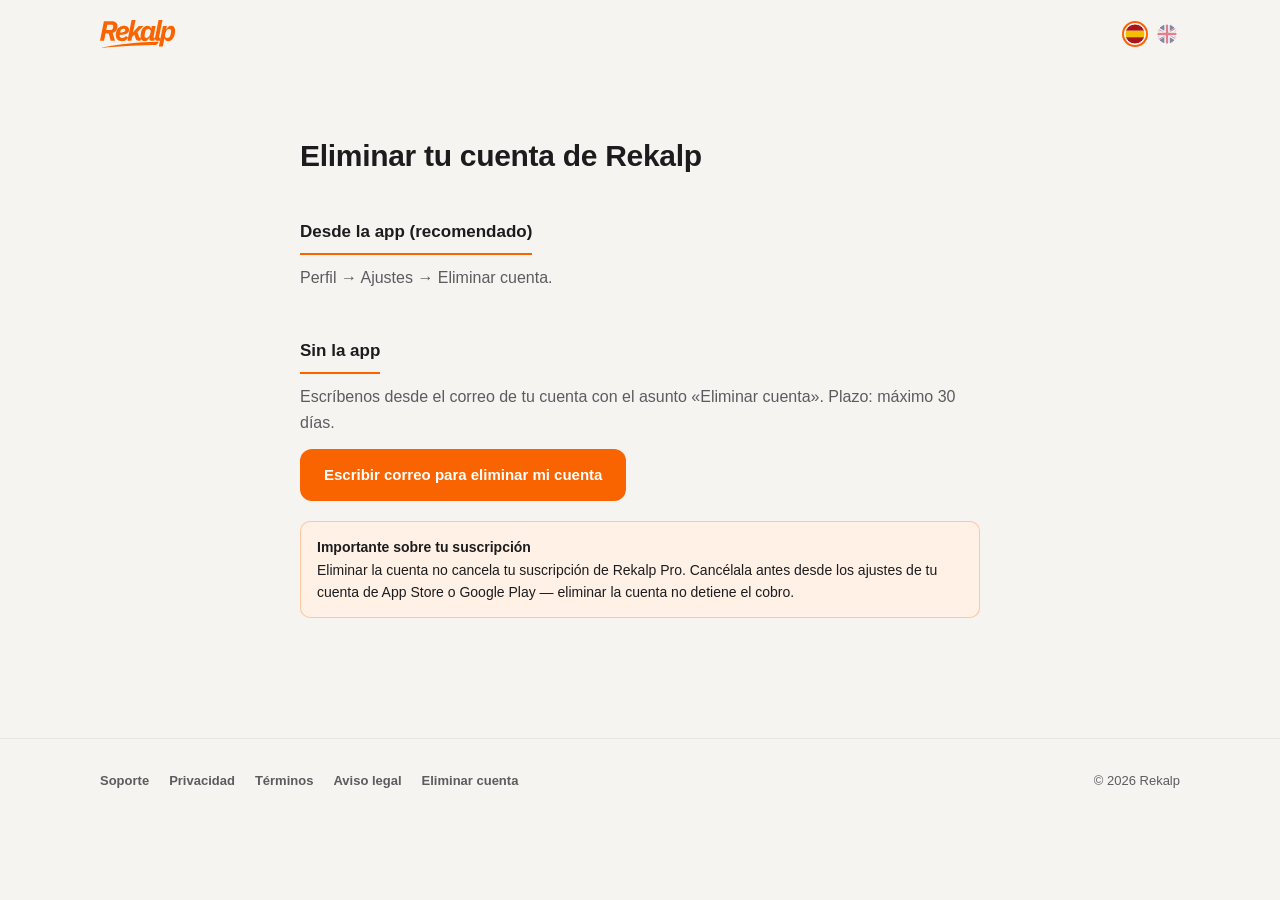
==== delete-account/index.html @ 5fd318e3 "Recreated the landing" ====
<!DOCTYPE html>
<html lang="es">
<head>
<meta charset="UTF-8">
<meta name="viewport" content="width=device-width, initial-scale=1">
<title>Eliminar cuenta — Rekalp</title>
<meta name="description" content="Cómo eliminar tu cuenta de Rekalp, desde la app o por correo.">
<link rel="icon" href="../favicon.svg" type="image/svg+xml">
<link rel="canonical" href="https://rekalp.com/delete-account">
<link rel="stylesheet" href="../css/site.css">
</head>
<body>

<nav class="topbar">
  <div class="wrap">
    <a href="../index.html"><img class="brand-logo" src="../assets/logo.svg" alt="Rekalp"></a>
    <div class="lang-switch"><button type="button" data-lang-switch="es-ES" aria-label="Español"><img src="../assets/icons/flag_es.svg" alt=""></button><button type="button" data-lang-switch="en" aria-label="English"><img src="../assets/icons/flag_en.svg" alt=""></button></div>
  </div>
</nav>

<div class="doc">
  <h1 data-i18n="deleteAccount.title">Eliminar tu cuenta de Rekalp</h1>

  <h2 data-i18n="deleteAccount.fromAppTitle">Desde la app (recomendado)</h2>
  <p data-i18n="deleteAccount.fromAppBody">Perfil → Ajustes → Eliminar cuenta.</p>

  <h2 data-i18n="deleteAccount.withoutAppTitle">Sin la app</h2>
  <p data-i18n="deleteAccount.withoutAppBody">Escríbenos desde el correo de tu cuenta con el asunto «Eliminar cuenta». Plazo: máximo 30 días.</p>
  <p>
    <a class="btn" id="delete-mailto" href="#" data-i18n="deleteAccount.mailtoButton">Escribir correo para eliminar mi cuenta</a>
  </p>

  <div class="note">
    <strong data-i18n="deleteAccount.subscriptionWarningTitle">Importante sobre tu suscripción</strong><br>
    <span data-i18n="deleteAccount.subscriptionWarningBody">Eliminar la cuenta no cancela tu suscripción de Rekalp Pro. Cancélala antes desde los ajustes de tu cuenta de App Store o Google Play — eliminar la cuenta no detiene el cobro.</span>
  </div>
</div>

<footer>
  <div class="wrap">
    <div class="footer-links">
      <a href="../support/index.html" data-i18n="footer.support">Soporte</a>
      <a href="../privacy/index.html" data-i18n="footer.privacy">Privacidad</a>
      <a href="../terms/index.html" data-i18n="footer.terms">Términos</a>
      <a href="../legal/index.html" data-i18n="footer.legal">Aviso legal</a>
      <a href="../delete-account/index.html" data-i18n="footer.deleteAccount">Eliminar cuenta</a>
    </div>
    <span class="footer-copy" data-i18n="footer.copyright">© 2026 Rekalp</span>
  </div>
</footer>

<script src="../js/i18n.js"></script>
<script>
document.getElementById('delete-mailto').href =
  'mailto:rekalpfitness+legal@gmail.com?subject=' + encodeURIComponent('Eliminar cuenta') +
  '&body=' + 'Hola%2C%20quiero%20eliminar%20mi%20cuenta%20de%20Rekalp%20asociada%20a%20este%20correo%20electr%C3%B3nico.%0D%0A%0D%0AGracias.';
</script>

</body>
</html>
---- css/site.css ----
:root {
  --accent: #FA6400;
  --accent-dark: #d85600;
  --accent-soft: #fff1e6;
  --bg: #f6f4f1;
  --bg-raised: #ffffff;
  --bg-raised-2: #efece7;
  --ink: #1c1c1e;
  --muted: #5b5b60;
  --line: #e7e5e2;
}

* { box-sizing: border-box; }
html { scroll-behavior: smooth; }
body {
  margin: 0;
  background: var(--bg);
  color: var(--ink);
  font-family: -apple-system, BlinkMacSystemFont, "Segoe UI", Roboto, Helvetica, Arial, sans-serif;
  line-height: 1.6;
}
a { color: var(--accent); text-decoration: none; }
a:hover { opacity: 0.85; }
.wrap { max-width: 1120px; margin: 0 auto; padding: 0 20px; }
img { max-width: 100%; }

/* ---- Nav ---- */
nav.topbar { padding: 20px 0; }
nav.topbar .wrap { display: flex; align-items: center; justify-content: space-between; gap: 16px; }
.brand-logo { height: 28px; display: block; }
.nav-links { display: flex; align-items: center; gap: 20px; }
.nav-link { font-size: 14px; font-weight: 600; color: var(--ink); border-bottom: 2px solid transparent; padding-bottom: 2px; }
.nav-link:hover { opacity: 1; border-color: var(--accent); }

.lang-switch { display: flex; gap: 6px; }
.lang-switch button {
  width: 26px; height: 26px; border-radius: 50%; padding: 0;
  border: 2px solid transparent; background: none; cursor: pointer;
  overflow: hidden; opacity: 0.5;
}
.lang-switch button img { width: 100%; height: 100%; object-fit: cover; display: block; }
.lang-switch button.active { border-color: var(--accent); opacity: 1; }

/* ---- Buttons ---- */
.btn {
  display: inline-flex;
  align-items: center;
  justify-content: center;
  gap: 8px;
  background: var(--accent);
  color: #fff;
  font-weight: 700;
  font-size: 15px;
  border: none;
  border-radius: 12px;
  padding: 14px 24px;
  cursor: pointer;
  text-align: center;
}
.btn:hover { background: var(--accent-dark); }
.btn:disabled { opacity: 0.6; cursor: default; }
.btn-secondary {
  background: transparent;
  color: var(--ink);
  border: 1px solid var(--line);
}
.btn-secondary:hover { border-color: var(--accent); background: transparent; opacity: 1; }
.btn-block { width: 100%; }

/* ---- Hero ---- */
.hero { padding: clamp(32px, 6vw, 64px) 0; }
.hero-inner { display: flex; align-items: center; gap: clamp(24px, 5vw, 56px); flex-wrap: wrap; }
.hero-copy { flex: 1 1 380px; }
.eyebrow {
  display: inline-block;
  font-size: 12px;
  font-weight: 700;
  letter-spacing: 0.1em;
  text-transform: uppercase;
  color: var(--accent);
  background: var(--accent-soft);
  padding: 6px 12px;
  border-radius: 999px;
  margin-bottom: 18px;
}
.hero h1 { font-size: clamp(30px, 4.2vw, 46px); line-height: 1.12; letter-spacing: -0.01em; margin: 0 0 18px; }
.hero p.lead { color: var(--muted); font-size: 17px; max-width: 480px; margin: 0 0 30px; }
.hero-note { color: var(--muted); font-size: 13px; margin-top: 14px; max-width: 420px; }

.hero-media { flex: 0 0 auto; margin: 0 auto; }
.carousel {
  position: relative;
  width: 300px;
  max-width: 70vw;
  aspect-ratio: 1090 / 2235;
  border-radius: 50px;
  overflow: hidden;
  background: var(--bg-raised);
  border: 1px solid var(--line);
  box-shadow: 0 24px 50px rgba(0, 0, 0, 0.14);
}
.carousel-slide { position: absolute; inset: 0; width: 100%; height: 100%; object-fit: contain; opacity: 0; transition: opacity 0.6s ease; }
.carousel-slide.active { opacity: 1; }
.carousel-dots { position: absolute; left: 0; right: 0; bottom: 14px; display: flex; justify-content: center; gap: 8px; }
.carousel-dot { width: 8px; height: 8px; border-radius: 50%; background: var(--line); border: none; padding: 0; cursor: pointer; }
.carousel-dot.active { background: var(--accent); }

/* ---- Store badges ---- */
.store-row { display: flex; gap: 12px; flex-wrap: wrap; }
.store-badge {
  display: flex; align-items: center; gap: 10px;
  background: var(--bg-raised); color: var(--ink);
  border: 1px solid var(--line); border-radius: 12px;
  padding: 10px 16px; font-size: 13px; line-height: 1.25;
}
.store-badge svg { width: 22px; height: 22px; flex-shrink: 0; }
.store-badge .store-label { font-weight: 700; display: block; font-size: 13px; }
.store-badge .store-sub { color: var(--muted); font-size: 11px; }

/* ---- Sections ---- */
.section { padding: clamp(48px, 8vw, 80px) 0; }
.section-head { max-width: 560px; margin: 0 auto 36px; text-align: center; }
.section-head h2 { font-size: clamp(22px, 3vw, 30px); margin: 0 0 10px; letter-spacing: -0.01em; }
.section-head p { color: var(--muted); margin: 0; }

/* ---- Cards / feature grid ---- */
.card-grid { display: grid; grid-template-columns: repeat(auto-fit, minmax(230px, 1fr)); gap: 20px; }
.card {
  background: var(--bg-raised);
  border: 1px solid var(--line);
  border-radius: 18px;
  padding: 26px 22px;
}
.card h3 { font-size: 16px; margin: 0 0 8px; }
.card p { font-size: 14px; color: var(--muted); margin: 0; }

/* ---- Feature icon (reintroduced from the pre-rebuild reference site) ---- */
.feature-icon {
  width: 46px;
  height: 46px;
  border-radius: 12px;
  background: #fff4ec;
  color: var(--accent);
  display: flex;
  align-items: center;
  justify-content: center;
  margin-bottom: 16px;
}
.feature-icon svg { width: 24px; height: 24px; }

/* ---- Step badge (numbered circle, same visual language as .feature-icon) ---- */
.step-badge {
  width: 36px;
  height: 36px;
  border-radius: 50%;
  background: var(--accent-soft);
  color: var(--accent);
  font-weight: 700;
  font-size: 15px;
  display: flex;
  align-items: center;
  justify-content: center;
  margin-bottom: 14px;
}

/* ---- Trainer / CTA band (light) ---- */
.band {
  background: var(--bg-raised);
  border: 1px solid var(--line);
  border-radius: 24px;
  padding: clamp(28px, 6vw, 48px);
  text-align: center;
}
.band h2 { font-size: clamp(22px, 3vw, 28px); margin: 0 0 10px; }
.band p { color: var(--muted); max-width: 520px; margin: 0 auto 22px; }

/* ---- Dark band (the one deliberate high-contrast moment per page,
   reintroduced from the reference site's .pro-band) ---- */
.dark-band {
  background: #1c1c1e;
  color: #fff;
  border-radius: 24px;
  padding: clamp(28px, 6vw, 48px);
}
.dark-band h2, .dark-band h3 { color: #fff; margin: 0 0 10px; }
.dark-band p { color: rgba(255,255,255,0.75); margin: 0 0 14px; }
.dark-band .accent { color: var(--accent); font-weight: 700; }

/* ---- Problem / solution two-column list (used inside .dark-band) ---- */
.ps-header { display: grid; grid-template-columns: 1fr 1fr; gap: 24px; margin-bottom: 4px; }
.ps-label {
  font-size: 11px; font-weight: 700; letter-spacing: 0.08em; text-transform: uppercase;
}
.ps-label-problem { color: rgba(255,255,255,0.5); }
.ps-label-solution { color: var(--accent); }
.ps-row {
  display: grid; grid-template-columns: 1fr 1fr; gap: 24px;
  padding: 12px 0; border-bottom: 1px solid rgba(255,255,255,0.12);
}
.ps-row:last-child { border-bottom: none; }
.ps-cell { display: flex; align-items: flex-start; gap: 10px; font-size: 14px; }
.ps-cell svg { flex-shrink: 0; margin-top: 2px; }
.ps-cell.ps-problem { color: rgba(255,255,255,0.7); border-right: 1px solid rgba(255,255,255,0.12); padding-right: 14px; }
.ps-cell.ps-problem svg { color: rgba(255,255,255,0.4); }
.ps-cell.ps-solution { color: rgba(255,255,255,0.95); padding-left: 2px; }
.ps-cell.ps-solution svg { color: #34c759; }
@media (max-width: 600px) {
  .ps-header, .ps-row { grid-template-columns: 1fr; gap: 6px; }
  .ps-cell.ps-problem { border-right: none; padding-right: 0; padding-bottom: 2px; }
  .ps-label-solution { margin-top: 4px; }
}

/* ---- FAQ accordion ---- */
.faq-item { border-bottom: 1px solid var(--line); }
.faq-question {
  width: 100%; text-align: left; background: none; border: none; color: var(--ink);
  font-size: 16px; font-weight: 600; padding: 18px 0; cursor: pointer;
  display: flex; justify-content: space-between; align-items: center; gap: 12px;
}
.faq-question .chevron { transition: transform 0.2s ease; color: var(--accent); flex-shrink: 0; }
.faq-item.open .chevron { transform: rotate(180deg); }
.faq-answer { max-height: 0; overflow: hidden; transition: max-height 0.25s ease; }
.faq-item.open .faq-answer { max-height: 300px; }
.faq-answer p { color: var(--muted); margin: 0 0 18px; font-size: 14px; }
.faq-answer a { color: var(--accent); }

/* ---- Forms ---- */
.waitlist-form { max-width: 440px; }
.field-label { display: block; font-size: 13px; font-weight: 600; margin-bottom: 6px; }
.field-input, .field-select {
  width: 100%;
  background: var(--bg-raised);
  border: 1px solid var(--line);
  border-radius: 10px;
  padding: 12px 14px;
  color: var(--ink);
  font-size: 15px;
  margin-bottom: 16px;
}
.field-input:focus, .field-select:focus { outline: none; border-color: var(--accent); }
.field-input::placeholder { color: var(--muted); }
.consent-row { display: flex; align-items: flex-start; gap: 10px; margin-bottom: 16px; }
.consent-row input[type="checkbox"] { margin-top: 3px; width: 18px; height: 18px; accent-color: var(--accent); flex-shrink: 0; }
.consent-row label { font-size: 13px; color: var(--muted); }
.consent-row a { color: var(--accent); }
.honeypot-field { position: absolute; left: -9999px; width: 1px; height: 1px; overflow: hidden; }
.form-error { color: #ff6b6b; font-size: 13px; margin: -4px 0 14px; display: none; }
.legal-note { font-size: 11px; color: var(--muted); margin-top: 14px; line-height: 1.5; }
.legal-note a { color: var(--muted); text-decoration: underline; }
.radio-group { display: flex; flex-wrap: wrap; gap: 10px; margin-bottom: 16px; }
.radio-chip {
  display: inline-flex; align-items: center; gap: 6px;
  background: var(--bg-raised); border: 1px solid var(--line);
  border-radius: 999px; padding: 8px 14px; font-size: 13px; cursor: pointer;
}
.radio-chip input { accent-color: var(--accent); }

/* ---- Pricing table ---- */
.pricing-table { width: 100%; border-collapse: collapse; margin: 20px 0; font-size: 14px; }
.pricing-table th, .pricing-table td { padding: 12px 14px; text-align: left; border-bottom: 1px solid var(--line); }
.pricing-table th { color: var(--muted); font-weight: 600; font-size: 12px; text-transform: uppercase; letter-spacing: 0.04em; }

/* ---- Doc pages (privacy/terms/legal) ---- */
.doc { max-width: 720px; margin: 0 auto; padding: clamp(40px, 6vw, 64px) 20px 80px; }
.doc h1 { font-size: 30px; margin: 0 0 6px; letter-spacing: -0.01em; }
.doc .meta { color: var(--muted); font-size: 14px; margin: 0 0 28px; }
.doc .intro { font-size: 16px; margin-bottom: 32px; color: var(--muted); }
.doc h2 { font-size: 17px; margin: 32px 0 10px; padding-bottom: 8px; border-bottom: 2px solid var(--accent); display: inline-block; }
.doc p { margin: 0 0 14px; color: var(--muted); }
.doc ul { margin: 0 0 14px; padding-left: 20px; color: var(--muted); }
.doc li { margin-bottom: 8px; }
.doc strong { color: var(--ink); font-weight: 600; }
.doc .note {
  background: var(--accent-soft); border: 1px solid rgba(250, 100, 0, 0.3);
  border-radius: 10px; padding: 14px 16px; font-size: 14px; color: var(--ink); margin: 20px 0;
}
.doc .contact-card { margin-top: 32px; padding-top: 24px; border-top: 1px solid var(--line); }

/* ---- Simple centered pages (thanks / confirmed / delete-account / support / 404) ---- */
.simple-page { min-height: 70vh; display: flex; align-items: center; padding: 40px 0; }
.simple-card { max-width: 560px; margin: 0 auto; text-align: center; padding: 0 20px; }
.simple-card h1 { font-size: 28px; margin: 0 0 14px; }
.simple-card p { color: var(--muted); font-size: 16px; margin: 0 0 20px; }
.share-row { display: flex; gap: 12px; justify-content: center; flex-wrap: wrap; margin-top: 24px; }
.social-row { display: flex; gap: 14px; justify-content: center; margin-top: 24px; }
.social-row a { color: var(--muted); font-size: 14px; font-weight: 600; }

/* ---- Footer ---- */
footer { border-top: 1px solid var(--line); padding: 32px 0 44px; margin-top: 20px; }
footer .wrap { display: flex; justify-content: space-between; align-items: center; gap: 16px; flex-wrap: wrap; }
.footer-links { display: flex; gap: 20px; flex-wrap: wrap; }
.footer-links a { color: var(--muted); font-size: 13px; font-weight: 600; }
.footer-social { display: flex; gap: 14px; }
.footer-social a { color: var(--muted); }
.footer-copy { color: var(--muted); font-size: 13px; }

@media (min-width: 700px) {
  footer .wrap { flex-wrap: nowrap; }
}
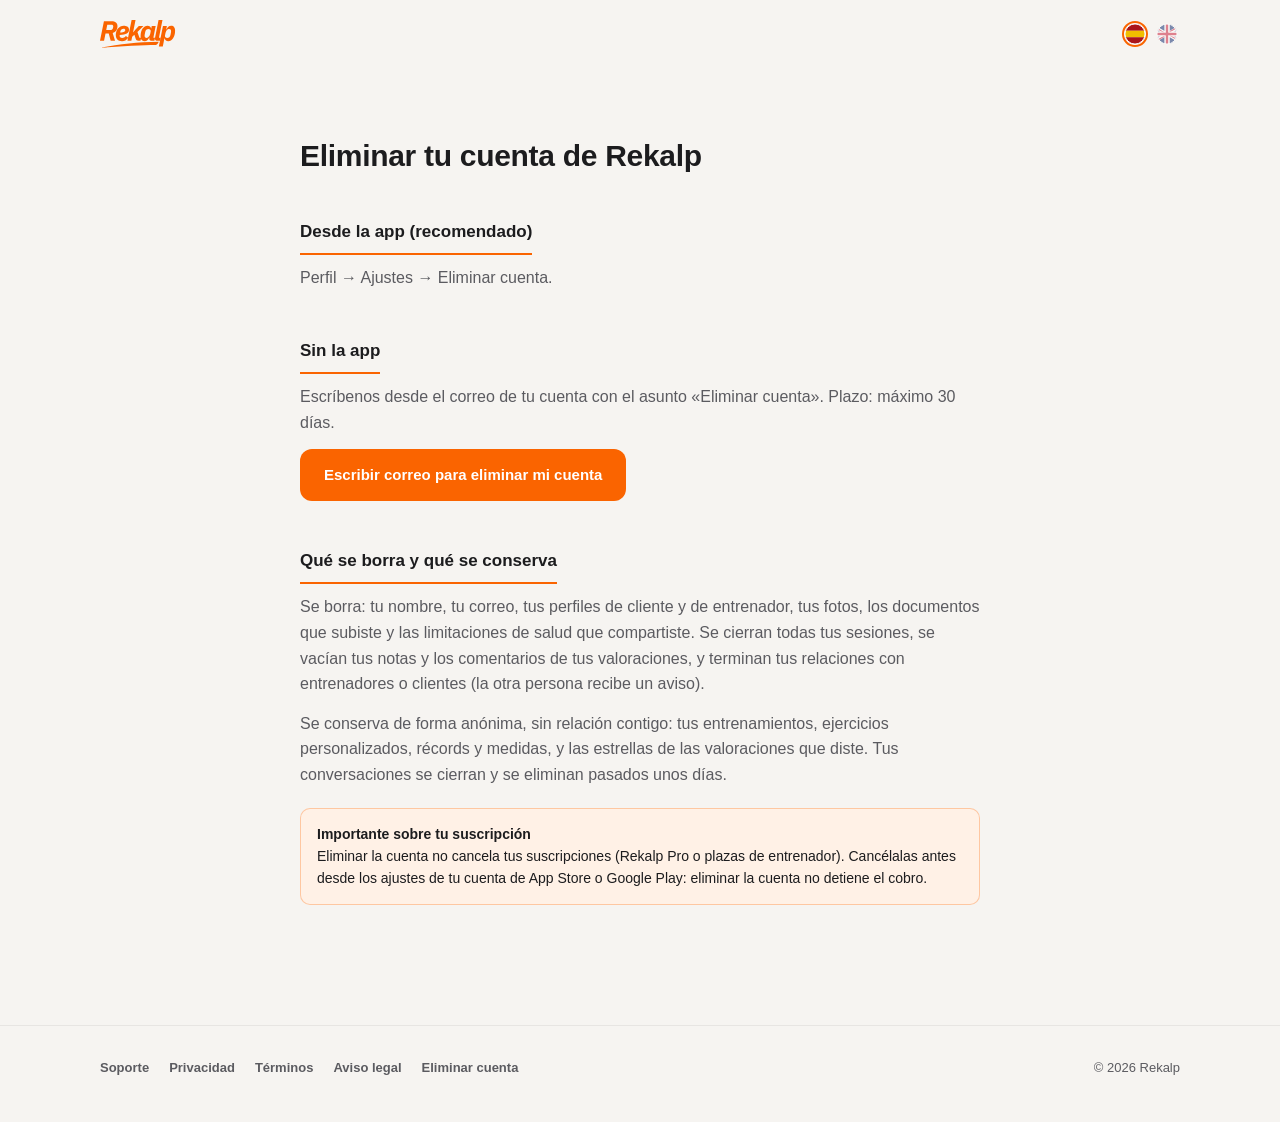
==== commit b91cc53f: "update terms&conditions and privacy for Personal Trainers feature" ====
--- a/delete-account/index.html
+++ b/delete-account/index.html
@@ -30,9 +30,13 @@
     <a class="btn" id="delete-mailto" href="#" data-i18n="deleteAccount.mailtoButton">Escribir correo para eliminar mi cuenta</a>
   </p>
 
+  <h2 data-i18n="deleteAccount.dataTitle">Qué se borra y qué se conserva</h2>
+  <p data-i18n="deleteAccount.dataDeleted">Se borra: tu nombre, tu correo, tus perfiles de cliente y de entrenador, tus fotos, los documentos que subiste y las limitaciones de salud que compartiste. Se cierran todas tus sesiones, se vacían tus notas y los comentarios de tus valoraciones, y terminan tus relaciones con entrenadores o clientes (la otra persona recibe un aviso).</p>
+  <p data-i18n="deleteAccount.dataKept">Se conserva de forma anónima, sin relación contigo: tus entrenamientos, ejercicios personalizados, récords y medidas, y las estrellas de las valoraciones que diste. Tus conversaciones se cierran y se eliminan pasados unos días.</p>
+
   <div class="note">
     <strong data-i18n="deleteAccount.subscriptionWarningTitle">Importante sobre tu suscripción</strong><br>
-    <span data-i18n="deleteAccount.subscriptionWarningBody">Eliminar la cuenta no cancela tu suscripción de Rekalp Pro. Cancélala antes desde los ajustes de tu cuenta de App Store o Google Play — eliminar la cuenta no detiene el cobro.</span>
+    <span data-i18n="deleteAccount.subscriptionWarningBody">Eliminar la cuenta no cancela tus suscripciones (Rekalp Pro o plazas de entrenador). Cancélalas antes desde los ajustes de tu cuenta de App Store o Google Play: eliminar la cuenta no detiene el cobro.</span>
   </div>
 </div>
 
--- a/css/site.css
+++ b/css/site.css
@@ -115,7 +115,8 @@
 }
 .store-badge svg { width: 22px; height: 22px; flex-shrink: 0; }
 .store-badge .store-label { font-weight: 700; display: block; font-size: 13px; }
-.store-badge .store-sub { color: var(--muted); font-size: 11px; }
+.store-badge .store-sub { color: var(--muted); font-size: 11px; display: block; }
+a.store-badge:hover { opacity: 1; border-color: var(--ink); }
 
 /* ---- Sections ---- */
 .section { padding: clamp(48px, 8vw, 80px) 0; }
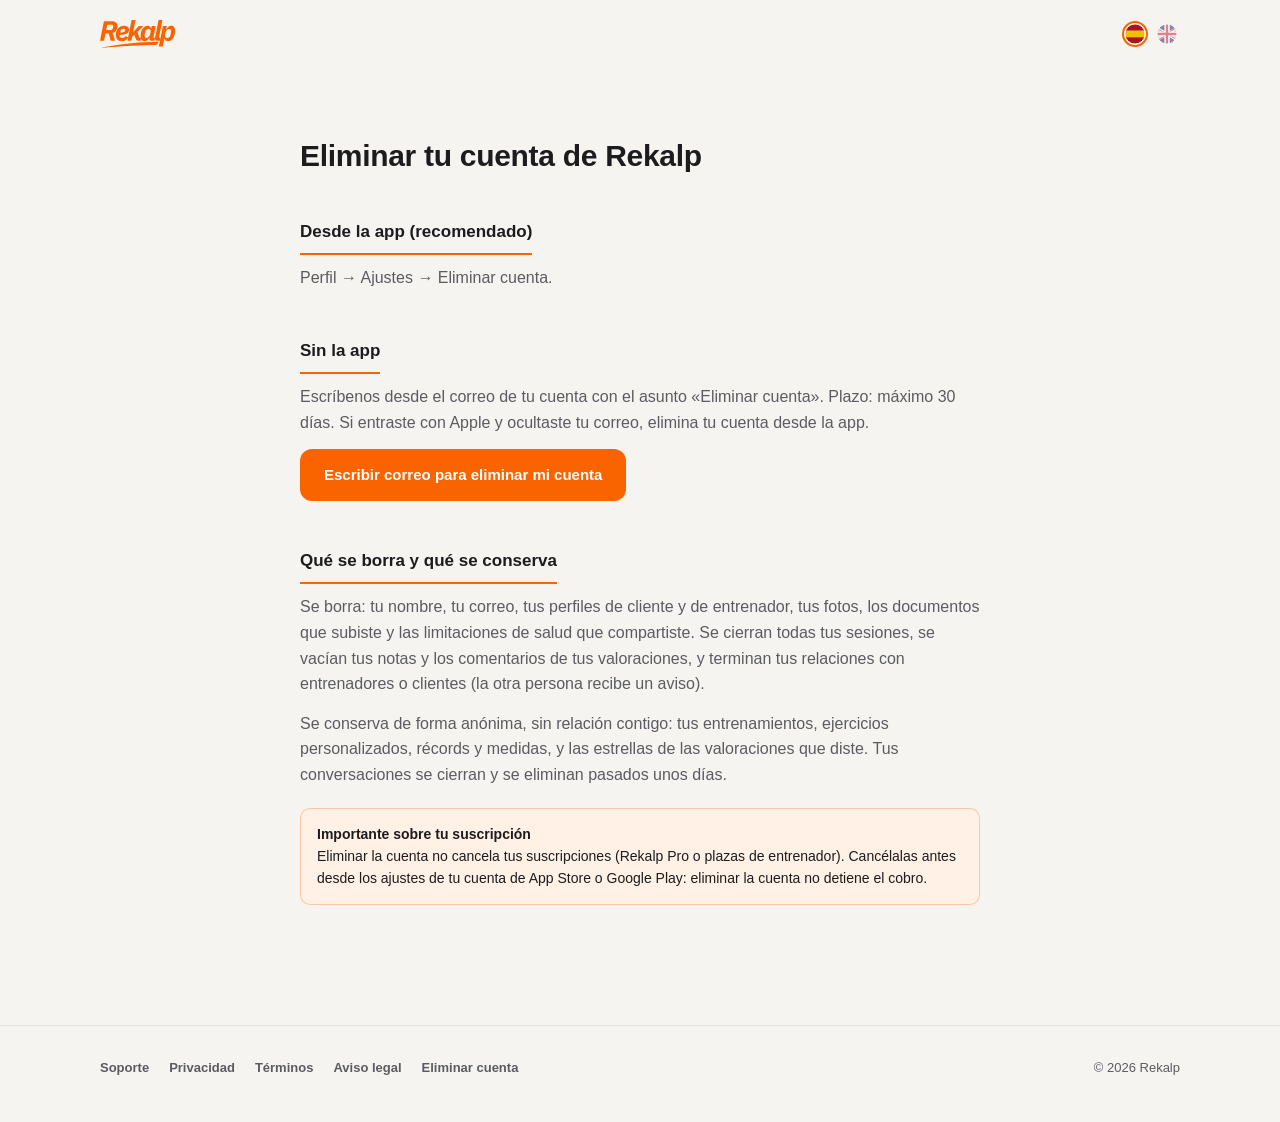
==== commit c898c034: "updated privacy and terms with sign up/sign in from apple and google" ====
--- a/delete-account/index.html
+++ b/delete-account/index.html
@@ -25,7 +25,7 @@
   <p data-i18n="deleteAccount.fromAppBody">Perfil → Ajustes → Eliminar cuenta.</p>
 
   <h2 data-i18n="deleteAccount.withoutAppTitle">Sin la app</h2>
-  <p data-i18n="deleteAccount.withoutAppBody">Escríbenos desde el correo de tu cuenta con el asunto «Eliminar cuenta». Plazo: máximo 30 días.</p>
+  <p data-i18n="deleteAccount.withoutAppBody">Escríbenos desde el correo de tu cuenta con el asunto «Eliminar cuenta». Plazo: máximo 30 días. Si entraste con Apple y ocultaste tu correo, elimina tu cuenta desde la app.</p>
   <p>
     <a class="btn" id="delete-mailto" href="#" data-i18n="deleteAccount.mailtoButton">Escribir correo para eliminar mi cuenta</a>
   </p>
--- a/css/site.css
+++ b/css/site.css
@@ -31,6 +31,15 @@
 .nav-links { display: flex; align-items: center; gap: 20px; }
 .nav-link { font-size: 14px; font-weight: 600; color: var(--ink); border-bottom: 2px solid transparent; padding-bottom: 2px; }
 .nav-link:hover { opacity: 1; border-color: var(--accent); }
+nav.topbar .wrap > a { flex-shrink: 0; }
+@media (max-width: 480px) {
+  nav.topbar .wrap, .nav-links { gap: 10px; }
+  .nav-link { font-size: 13px; text-align: right; }
+  .nav-links .btn { padding: 10px 14px; font-size: 14px; }
+}
+@media (max-width: 360px) {
+  .nav-link { display: none; }
+}
 
 .lang-switch { display: flex; gap: 6px; }
 .lang-switch button {
@@ -85,7 +94,6 @@
 }
 .hero h1 { font-size: clamp(30px, 4.2vw, 46px); line-height: 1.12; letter-spacing: -0.01em; margin: 0 0 18px; }
 .hero p.lead { color: var(--muted); font-size: 17px; max-width: 480px; margin: 0 0 30px; }
-.hero-note { color: var(--muted); font-size: 13px; margin-top: 14px; max-width: 420px; }
 
 .hero-media { flex: 0 0 auto; margin: 0 auto; }
 .carousel {
@@ -225,37 +233,6 @@
 .faq-answer p { color: var(--muted); margin: 0 0 18px; font-size: 14px; }
 .faq-answer a { color: var(--accent); }
 
-/* ---- Forms ---- */
-.waitlist-form { max-width: 440px; }
-.field-label { display: block; font-size: 13px; font-weight: 600; margin-bottom: 6px; }
-.field-input, .field-select {
-  width: 100%;
-  background: var(--bg-raised);
-  border: 1px solid var(--line);
-  border-radius: 10px;
-  padding: 12px 14px;
-  color: var(--ink);
-  font-size: 15px;
-  margin-bottom: 16px;
-}
-.field-input:focus, .field-select:focus { outline: none; border-color: var(--accent); }
-.field-input::placeholder { color: var(--muted); }
-.consent-row { display: flex; align-items: flex-start; gap: 10px; margin-bottom: 16px; }
-.consent-row input[type="checkbox"] { margin-top: 3px; width: 18px; height: 18px; accent-color: var(--accent); flex-shrink: 0; }
-.consent-row label { font-size: 13px; color: var(--muted); }
-.consent-row a { color: var(--accent); }
-.honeypot-field { position: absolute; left: -9999px; width: 1px; height: 1px; overflow: hidden; }
-.form-error { color: #ff6b6b; font-size: 13px; margin: -4px 0 14px; display: none; }
-.legal-note { font-size: 11px; color: var(--muted); margin-top: 14px; line-height: 1.5; }
-.legal-note a { color: var(--muted); text-decoration: underline; }
-.radio-group { display: flex; flex-wrap: wrap; gap: 10px; margin-bottom: 16px; }
-.radio-chip {
-  display: inline-flex; align-items: center; gap: 6px;
-  background: var(--bg-raised); border: 1px solid var(--line);
-  border-radius: 999px; padding: 8px 14px; font-size: 13px; cursor: pointer;
-}
-.radio-chip input { accent-color: var(--accent); }
-
 /* ---- Pricing table ---- */
 .pricing-table { width: 100%; border-collapse: collapse; margin: 20px 0; font-size: 14px; }
 .pricing-table th, .pricing-table td { padding: 12px 14px; text-align: left; border-bottom: 1px solid var(--line); }
@@ -283,8 +260,6 @@
 .simple-card h1 { font-size: 28px; margin: 0 0 14px; }
 .simple-card p { color: var(--muted); font-size: 16px; margin: 0 0 20px; }
 .share-row { display: flex; gap: 12px; justify-content: center; flex-wrap: wrap; margin-top: 24px; }
-.social-row { display: flex; gap: 14px; justify-content: center; margin-top: 24px; }
-.social-row a { color: var(--muted); font-size: 14px; font-weight: 600; }
 
 /* ---- Footer ---- */
 footer { border-top: 1px solid var(--line); padding: 32px 0 44px; margin-top: 20px; }
